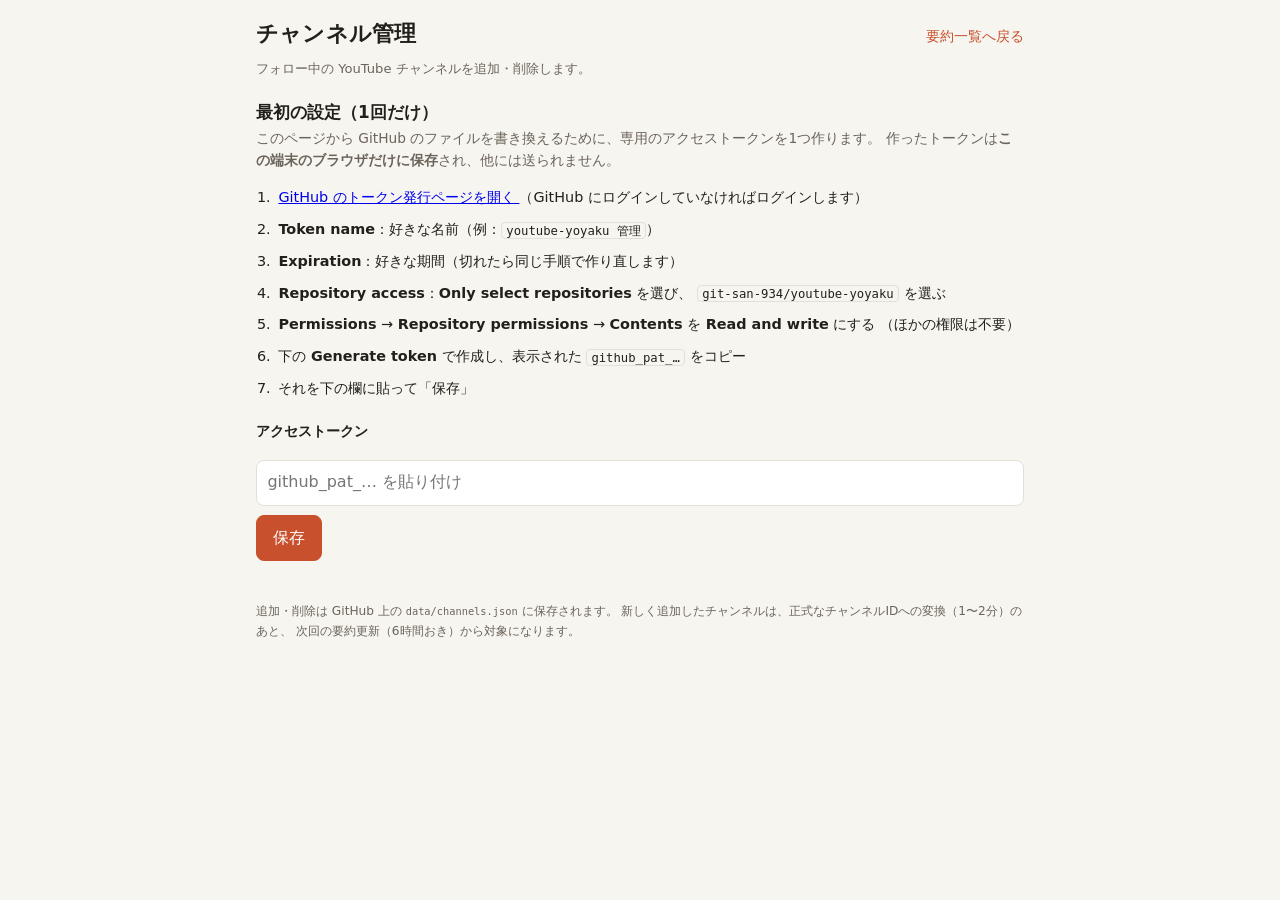
==== admin.html @ 1cc61fe4 "feat: Web からチャンネルを追加・削除できる管理ページを追加 - admin.html / assets/admin.js / assets/admin.css を新規追加 - GitHub " ====
<!doctype html>
<html lang="ja">
<head>
  <meta charset="utf-8" />
  <meta name="viewport" content="width=device-width, initial-scale=1" />
  <meta name="robots" content="noindex" />
  <title>チャンネル管理 — ユーチューブ要約</title>
  <link rel="stylesheet" href="assets/style.css" />
  <link rel="stylesheet" href="assets/admin.css" />
</head>
<body>
  <header>
    <div class="head-row">
      <h1>チャンネル管理</h1>
      <a class="portal-link" href="index.html">要約一覧へ戻る</a>
    </div>
    <p class="meta">フォロー中の YouTube チャンネルを追加・削除します。</p>
  </header>

  <main>
    <!-- トークン未設定のときに表示 -->
    <section id="setup" hidden>
      <h2>最初の設定（1回だけ）</h2>
      <p class="lead">
        このページから GitHub のファイルを書き換えるために、専用のアクセストークンを1つ作ります。
        作ったトークンは<strong>この端末のブラウザだけに保存</strong>され、他には送られません。
      </p>
      <ol class="steps">
        <li>
          <a id="pat-link" href="https://github.com/settings/personal-access-tokens/new" target="_blank" rel="noopener">
            GitHub のトークン発行ページを開く
          </a>
          （GitHub にログインしていなければログインします）
        </li>
        <li><b>Token name</b>：好きな名前（例：<code>youtube-yoyaku 管理</code>）</li>
        <li><b>Expiration</b>：好きな期間（切れたら同じ手順で作り直します）</li>
        <li>
          <b>Repository access</b>：<b>Only select repositories</b> を選び、
          <code>git-san-934/youtube-yoyaku</code> を選ぶ
        </li>
        <li>
          <b>Permissions</b> → <b>Repository permissions</b> →
          <b>Contents</b> を <b>Read and write</b> にする
          （ほかの権限は不要）
        </li>
        <li>下の <b>Generate token</b> で作成し、表示された <code>github_pat_…</code> をコピー</li>
        <li>それを下の欄に貼って「保存」</li>
      </ol>
      <form id="token-form">
        <label for="token-input">アクセストークン</label>
        <input id="token-input" type="password" autocomplete="off" spellcheck="false"
               placeholder="github_pat_… を貼り付け" />
        <button type="submit" id="token-save">保存</button>
      </form>
      <p id="setup-msg" class="msg" role="status"></p>
    </section>

    <!-- トークン設定済みのときに表示 -->
    <section id="manager" hidden>
      <form id="add-form">
        <label for="add-input">チャンネルを追加</label>
        <div class="add-row">
          <input id="add-input" type="text" autocomplete="off" spellcheck="false"
                 placeholder="チャンネルのURL または @名" />
          <button type="submit" id="add-btn">追加</button>
        </div>
        <p class="hint">
          例：<code>https://www.youtube.com/@pivot00</code> ／ <code>@pivot00</code>
        </p>
      </form>

      <p id="msg" class="msg" role="status"></p>

      <div id="channel-list" class="channel-list"></div>

      <div class="manager-foot">
        <button id="reload" type="button">最新に更新</button>
        <button id="forget" type="button" class="danger-text">トークンを削除</button>
      </div>
    </section>

    <p id="error" class="msg is-error" hidden>
      ページの読み込みでエラーが発生しました。時間をおいて再度お試しください。
    </p>
  </main>

  <footer>
    <p>
      追加・削除は GitHub 上の <code>data/channels.json</code> に保存されます。
      新しく追加したチャンネルは、正式なチャンネルIDへの変換（1〜2分）のあと、
      次回の要約更新（6時間おき）から対象になります。
    </p>
  </footer>

  <script type="module" src="assets/admin.js"></script>
</body>
</html>
---- assets/style.css ----
:root {
  --bg: #f7f5f0;
  --card-bg: #ffffff;
  --text: #23201b;
  --text-sub: #6b645a;
  --border: #e5e0d6;
  --accent: #c8502d;
  --accent-text: #ffffff;
  --pending: #8a8172;
  --space: 1rem;
  --radius: 12px;
}

@media (prefers-color-scheme: dark) {
  :root {
    --bg: #1c1a17;
    --card-bg: #262320;
    --text: #f0ece4;
    --text-sub: #a89f92;
    --border: #38342e;
    --accent: #e0662f;
    --accent-text: #1c1a17;
    --pending: #9a9182;
  }
}

* { box-sizing: border-box; margin: 0; padding: 0; }

body {
  font-family: system-ui, -apple-system, "Hiragino Kaku Gothic ProN",
    "Yu Gothic", "Meiryo", sans-serif;
  background: var(--bg);
  color: var(--text);
  line-height: 1.65;
  -webkit-font-smoothing: antialiased;
  padding: 1rem 1rem 3rem;
}

header, main, footer { max-width: 48rem; margin: 0 auto; }

.head-row {
  display: flex;
  align-items: baseline;
  justify-content: space-between;
  gap: 1rem;
  flex-wrap: wrap;
}

h1 { font-size: 1.35rem; letter-spacing: 0.01em; }

.portal-link {
  font-size: 0.85rem;
  color: var(--accent);
  text-decoration: none;
  white-space: nowrap;
}
.portal-link:hover { text-decoration: underline; }

.meta {
  margin-top: 0.4rem;
  font-size: 0.82rem;
  color: var(--text-sub);
}
.meta .sep { margin: 0 0.5rem; opacity: 0.5; }
.disclaimer { color: var(--accent); }

.filter-bar {
  margin-top: 0.9rem;
  display: flex;
  align-items: center;
  gap: 0.5rem;
  font-size: 0.9rem;
}
.filter-bar label { white-space: nowrap; }
.filter-bar select {
  flex: 1 1 auto;
  max-width: 22rem;
  padding: 0.45rem 0.6rem;
  border: 1px solid var(--border);
  border-radius: 8px;
  background: var(--card-bg);
  color: var(--text);
  font: inherit;
}

.list {
  margin-top: 1.2rem;
  display: flex;
  flex-direction: column;
  gap: 0.9rem;
}

.card {
  display: grid;
  grid-template-columns: 168px 1fr;
  gap: 0.9rem;
  padding: 0.9rem;
  background: var(--card-bg);
  border: 1px solid var(--border);
  border-radius: var(--radius);
}

.card__thumb {
  width: 100%;
  aspect-ratio: 16 / 9;
  object-fit: cover;
  border-radius: 8px;
  background: var(--border);
  display: block;
}

.card__body { min-width: 0; position: relative; }

.card.is-removing { opacity: 0; transition: opacity 0.2s ease; }

.card__del-wrap {
  position: absolute;
  top: -0.1rem;
  right: 0;
  z-index: 1;
}

.card__del {
  font: inherit;
  font-size: 0.75rem;
  min-height: 32px;
  padding: 0.2rem 0.6rem;
  color: var(--text-sub);
  background: var(--card-bg);
  border: 1px solid var(--border);
  border-radius: 8px;
  cursor: pointer;
}
.card__del:hover { color: var(--accent); border-color: var(--accent); }

.card__confirm {
  display: flex;
  align-items: center;
  gap: 0.4rem;
  background: var(--card-bg);
}
.card__confirm-label { font-size: 0.75rem; color: var(--text-sub); white-space: nowrap; }
.card__confirm button {
  font: inherit;
  font-size: 0.75rem;
  min-height: 32px;
  padding: 0.2rem 0.7rem;
  border-radius: 8px;
  cursor: pointer;
}
.card__confirm-yes {
  color: var(--accent-text);
  background: var(--accent);
  border: 1px solid var(--accent);
}
.card__confirm-no {
  color: var(--text);
  background: var(--card-bg);
  border: 1px solid var(--border);
}

.card__title {
  font-size: 0.98rem;
  font-weight: 600;
  line-height: 1.4;
  color: var(--text);
  text-decoration: none;
  padding-right: 3.5rem;
}
.card__title:hover { text-decoration: underline; color: var(--accent); }

.card__meta {
  margin-top: 0.25rem;
  font-size: 0.78rem;
  color: var(--text-sub);
}
.card__meta .dot { margin: 0 0.4rem; opacity: 0.5; }

.card__summary {
  margin-top: 0.5rem;
  font-size: 0.9rem;
  white-space: pre-wrap;
  word-break: break-word;
}
.card__summary.is-pending {
  color: var(--pending);
  font-style: italic;
}

.empty, .error {
  margin-top: 2rem;
  text-align: center;
  color: var(--text-sub);
  font-size: 0.9rem;
}
.error { color: var(--accent); }

footer {
  margin-top: 2.5rem;
  font-size: 0.76rem;
  color: var(--text-sub);
}
.admin-link {
  margin-top: 0.8rem;
}
.admin-link a {
  color: var(--text-sub);
  text-decoration: underline;
}

@media (max-width: 560px) {
  .card {
    grid-template-columns: 1fr;
  }
  .card__thumb { max-width: 320px; }
}
---- assets/admin.css ----
/* チャンネル管理ページ専用スタイル（色などの変数は style.css を流用） */

h2 {
  font-size: 1.05rem;
  margin-top: 0.5rem;
}

main { margin-top: 1.2rem; }

.lead,
.hint {
  font-size: 0.86rem;
  color: var(--text-sub);
}

.steps {
  margin: 0.9rem 0 1.2rem 1.2rem;
  display: flex;
  flex-direction: column;
  gap: 0.5rem;
  font-size: 0.9rem;
}
.steps li { padding-left: 0.2rem; }

code {
  font-family: ui-monospace, SFMono-Regular, Menlo, Consolas, monospace;
  font-size: 0.85em;
  background: var(--bg);
  border: 1px solid var(--border);
  border-radius: 4px;
  padding: 0.05em 0.35em;
  word-break: break-all;
}

/* --- フォーム共通 --- */
form label {
  display: block;
  font-size: 0.9rem;
  font-weight: 600;
  margin-bottom: 0.4rem;
}

input[type="text"],
input[type="password"] {
  width: 100%;
  padding: 0.55rem 0.65rem;
  border: 1px solid var(--border);
  border-radius: 8px;
  background: var(--card-bg);
  color: var(--text);
  font: inherit;
}

button {
  font: inherit;
  padding: 0.55rem 1rem;
  border-radius: 8px;
  border: 1px solid var(--accent);
  background: var(--accent);
  color: var(--accent-text);
  cursor: pointer;
  white-space: nowrap;
}
button:disabled { opacity: 0.5; cursor: default; }

#token-form { margin-top: 0.6rem; display: flex; flex-direction: column; gap: 0.6rem; }
#token-form button { align-self: flex-start; }

.add-row {
  display: flex;
  gap: 0.5rem;
}
.add-row input { flex: 1 1 auto; min-width: 0; }
.hint { margin-top: 0.4rem; }

/* --- メッセージ --- */
.msg {
  margin: 0.9rem 0;
  font-size: 0.88rem;
  color: var(--text-sub);
  min-height: 1.2em;
}
.msg:empty { margin: 0; min-height: 0; }
.msg.is-error { color: var(--accent); }
.msg.is-ok { color: var(--text); }

/* --- チャンネル一覧 --- */
.channel-list {
  margin-top: 0.6rem;
  display: flex;
  flex-direction: column;
  gap: 0.5rem;
}

.ch {
  display: flex;
  align-items: center;
  gap: 0.7rem;
  padding: 0.7rem 0.8rem;
  background: var(--card-bg);
  border: 1px solid var(--border);
  border-radius: 10px;
}
.ch__main { min-width: 0; flex: 1 1 auto; }
.ch__name {
  font-size: 0.95rem;
  font-weight: 600;
  overflow: hidden;
  text-overflow: ellipsis;
  white-space: nowrap;
}
.ch__handle {
  font-size: 0.78rem;
  color: var(--text-sub);
  overflow: hidden;
  text-overflow: ellipsis;
  white-space: nowrap;
}
.ch__pending {
  display: inline-block;
  margin-left: 0.4rem;
  font-size: 0.72rem;
  color: var(--pending);
  border: 1px solid var(--border);
  border-radius: 999px;
  padding: 0 0.5em;
}

.ch__del,
.ch__confirm button {
  font-size: 0.8rem;
  padding: 0.35rem 0.7rem;
}
.ch__del {
  color: var(--text-sub);
  background: var(--card-bg);
  border-color: var(--border);
}
.ch__del:hover { color: var(--accent); border-color: var(--accent); }

.ch__confirm {
  display: flex;
  align-items: center;
  gap: 0.4rem;
}
.ch__confirm-label { font-size: 0.78rem; color: var(--text-sub); white-space: nowrap; }
.ch__confirm-no {
  color: var(--text);
  background: var(--card-bg);
  border-color: var(--border);
}

.empty-note {
  font-size: 0.88rem;
  color: var(--text-sub);
  padding: 0.8rem 0;
}

/* --- 下部 --- */
.manager-foot {
  margin-top: 1.4rem;
  display: flex;
  gap: 0.8rem;
  flex-wrap: wrap;
}
.manager-foot button {
  background: var(--card-bg);
  color: var(--text);
  border-color: var(--border);
}
.danger-text { color: var(--accent); }

footer code { border: none; background: none; padding: 0; }

@media (max-width: 480px) {
  .ch { flex-wrap: wrap; }
  .ch__main { flex-basis: 100%; }
}
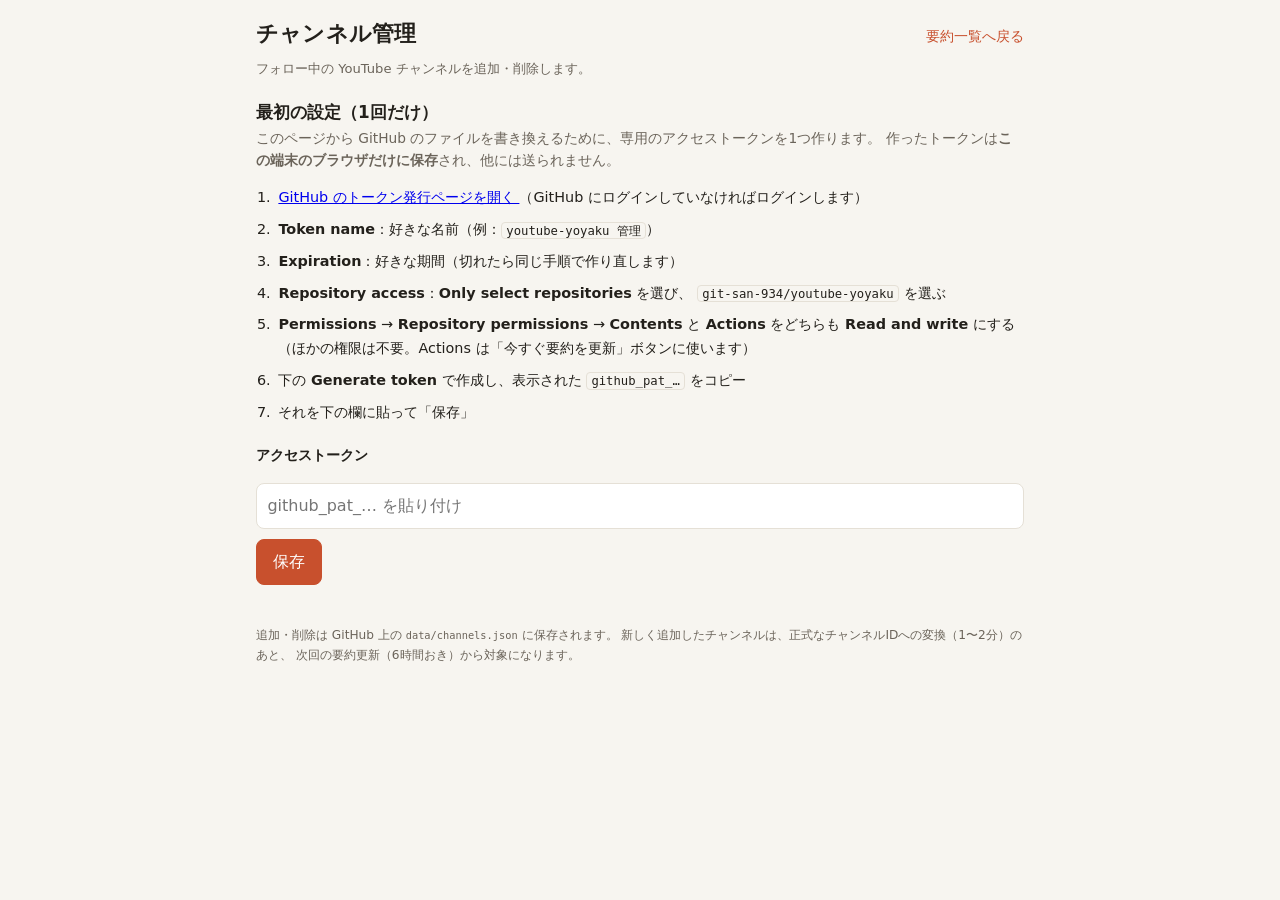
==== commit a756df94: "feat: 管理ページに「今すぐ要約を更新」ボタンを追加 要約データ更新ワークフローを workflow_dispatch で起動し、完了まで状況を表示する。 トークンに Actions: Read " ====
--- a/admin.html
+++ b/admin.html
@@ -40,8 +40,8 @@
         </li>
         <li>
           <b>Permissions</b> → <b>Repository permissions</b> →
-          <b>Contents</b> を <b>Read and write</b> にする
-          （ほかの権限は不要）
+          <b>Contents</b> と <b>Actions</b> をどちらも <b>Read and write</b> にする
+          （ほかの権限は不要。Actions は「今すぐ要約を更新」ボタンに使います）
         </li>
         <li>下の <b>Generate token</b> で作成し、表示された <code>github_pat_…</code> をコピー</li>
         <li>それを下の欄に貼って「保存」</li>
@@ -57,6 +57,16 @@
 
     <!-- トークン設定済みのときに表示 -->
     <section id="manager" hidden>
+      <div class="run-box">
+        <h2>要約を今すぐ更新</h2>
+        <p class="hint">
+          新着動画を集めて、まだ要約していない動画（公開2日以内）を要約します。
+          1回で要約するのは最大4件で、数分かかります。
+        </p>
+        <button id="run-update" type="button">今すぐ要約を更新</button>
+        <p id="run-msg" class="msg" role="status"></p>
+      </div>
+
       <form id="add-form">
         <label for="add-input">チャンネルを追加</label>
         <div class="add-row">
--- a/assets/admin.css
+++ b/assets/admin.css
@@ -176,3 +176,17 @@
   .ch { flex-wrap: wrap; }
   .ch__main { flex-basis: 100%; }
 }
+
+/* --- 今すぐ要約を更新 --- */
+.run-box {
+  padding: 0.9rem 1rem;
+  margin-bottom: 1.4rem;
+  border: 1px solid var(--border);
+  border-radius: 10px;
+  background: var(--card-bg);
+}
+.run-box h2 { margin: 0 0 0.3rem; }
+.run-box .hint { margin: 0 0 0.7rem; }
+.run-box .msg { margin-bottom: 0; }
+.run-box .msg:empty { display: none; }
+.run-box .msg a { color: inherit; }
